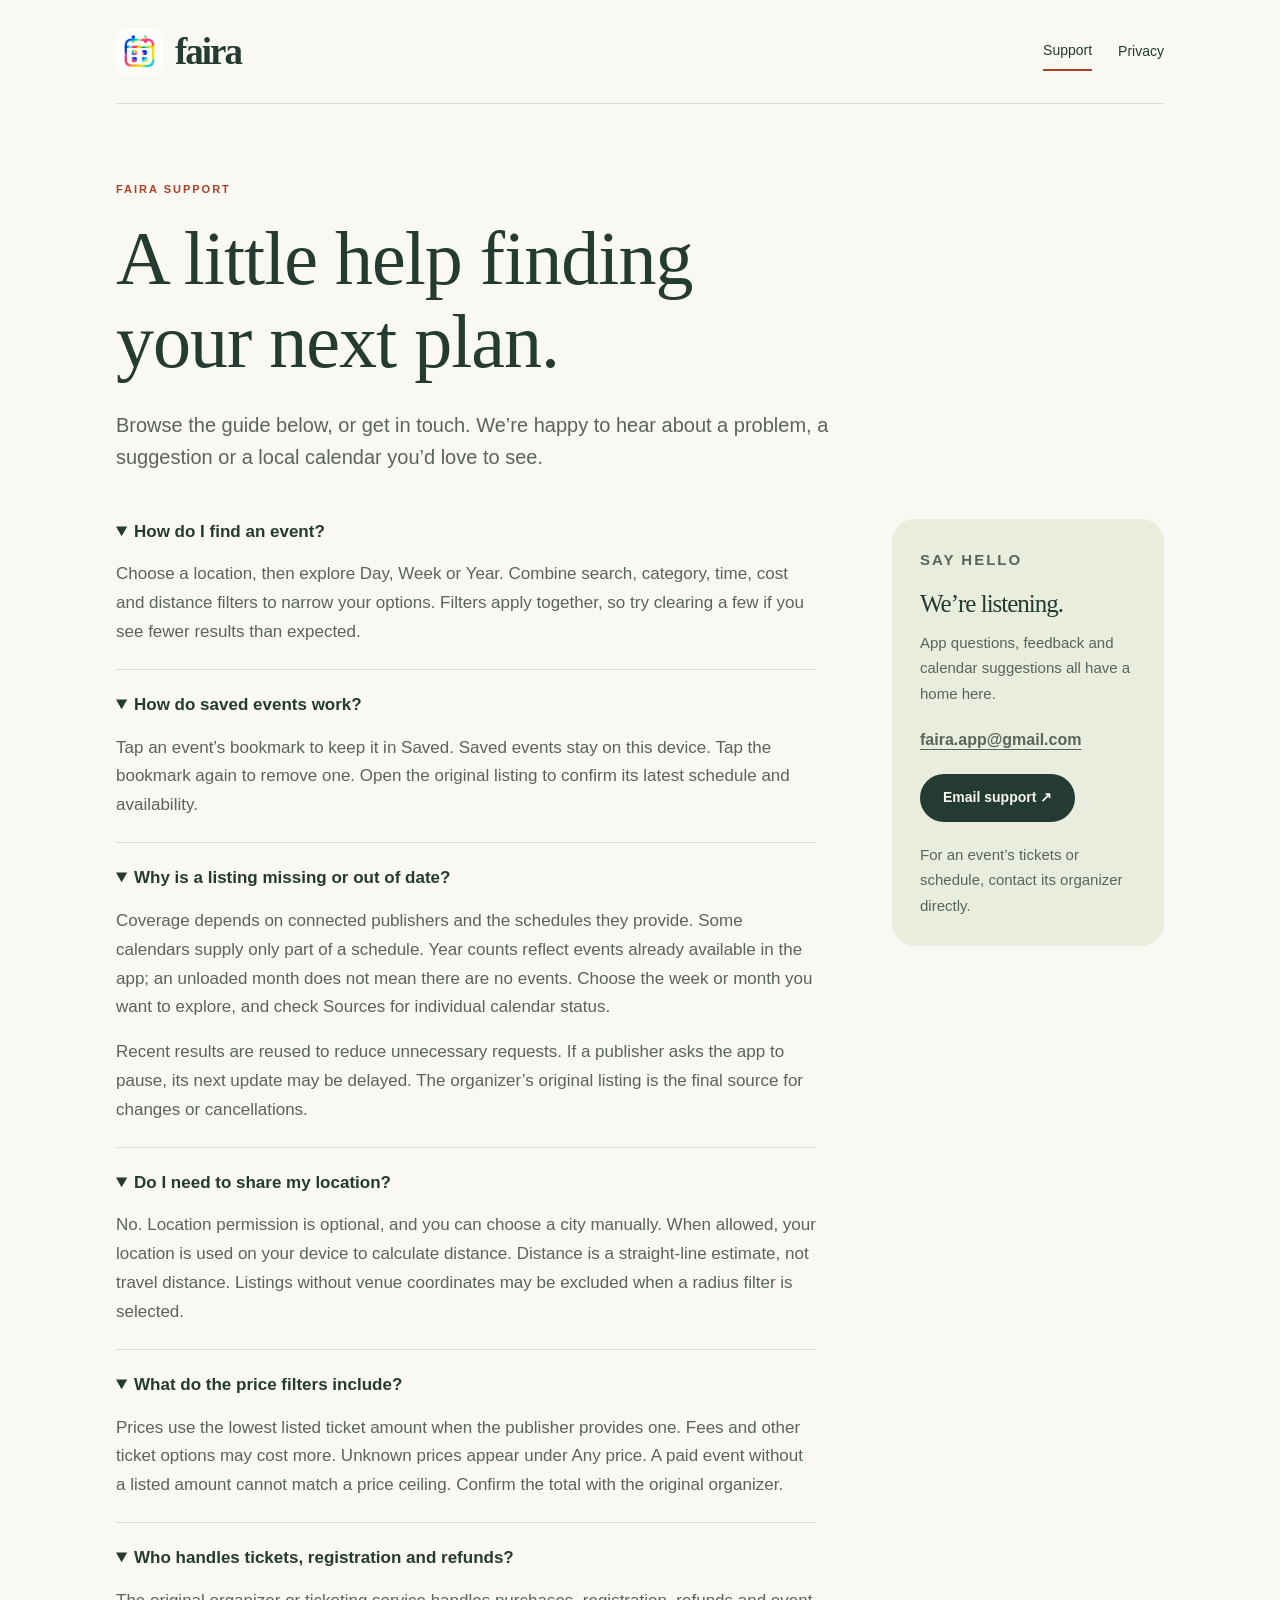
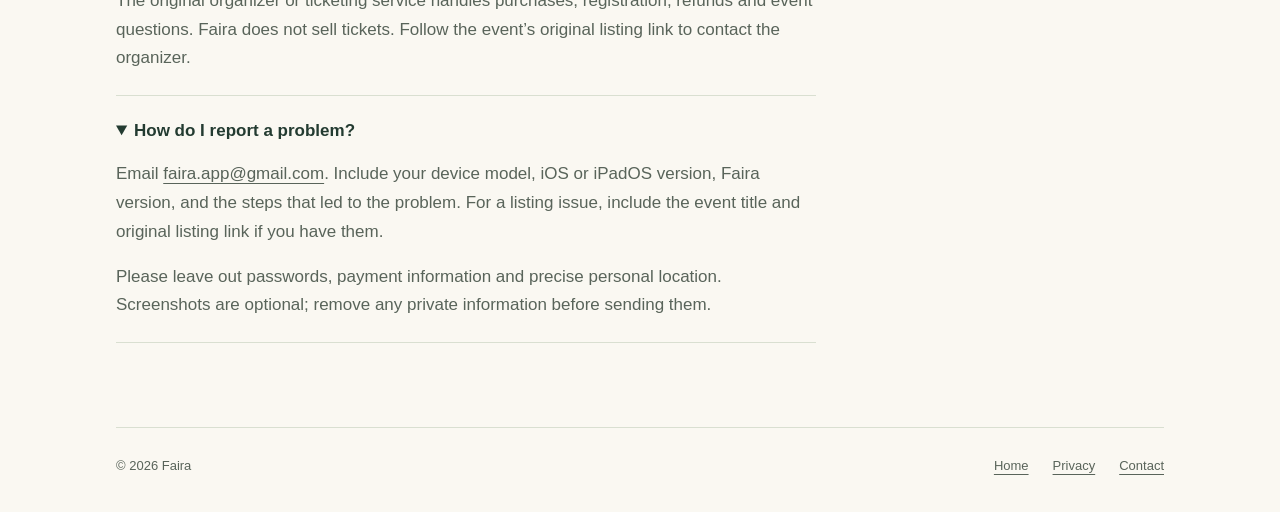
==== support.html @ dfd1be6d "Publish Faira support and privacy website" ====
<!doctype html>
<html lang="en"><head><meta charset="utf-8"><meta name="viewport" content="width=device-width,initial-scale=1"><meta name="description" content="Get help with Faira: finding events, filters, saved plans, location, and calendar listings. Contact faira.app@gmail.com."><meta name="theme-color" content="#faf8f2"><title>Support — Faira</title><link rel="icon" href="icon.png"><link rel="stylesheet" href="styles.css"></head>
<body><a class="skip" href="#main">Skip to content</a><div class="wrap"><header class="header"><a class="brand" href="index.html" aria-label="Faira home"><img src="icon.png" alt="" width="47" height="47">faira</a><nav class="nav" aria-label="Main navigation"><a href="support.html" aria-current="page">Support</a><a href="privacy.html">Privacy</a></nav></header>
<main id="main"><p class="eyebrow">Faira support</p><h1>A little help finding<br>your next plan.</h1><p class="lead">Browse the guide below, or get in touch. We’re happy to hear about a problem, a suggestion or a local calendar you’d love to see.</p><div class="layout"><article class="article" aria-label="Support guide">
<details open><summary>How do I find an event?</summary><p>Choose a location, then explore Day, Week or Year. Combine search, category, time, cost and distance filters to narrow your options. Filters apply together, so try clearing a few if you see fewer results than expected.</p></details>
<details open><summary>How do saved events work?</summary><p>Tap an event’s bookmark to keep it in Saved. Saved events stay on this device. Tap the bookmark again to remove one. Open the original listing to confirm its latest schedule and availability.</p></details>
<details open><summary>Why is a listing missing or out of date?</summary><p>Coverage depends on connected publishers and the schedules they provide. Some calendars supply only part of a schedule. Year counts reflect events already available in the app; an unloaded month does not mean there are no events. Choose the week or month you want to explore, and check Sources for individual calendar status.</p><p>Recent results are reused to reduce unnecessary requests. If a publisher asks the app to pause, its next update may be delayed. The organizer’s original listing is the final source for changes or cancellations.</p></details>
<details open><summary>Do I need to share my location?</summary><p>No. Location permission is optional, and you can choose a city manually. When allowed, your location is used on your device to calculate distance. Distance is a straight-line estimate, not travel distance. Listings without venue coordinates may be excluded when a radius filter is selected.</p></details>
<details open><summary>What do the price filters include?</summary><p>Prices use the lowest listed ticket amount when the publisher provides one. Fees and other ticket options may cost more. Unknown prices appear under Any price. A paid event without a listed amount cannot match a price ceiling. Confirm the total with the original organizer.</p></details>
<details open><summary>Who handles tickets, registration and refunds?</summary><p>The original organizer or ticketing service handles purchases, registration, refunds and event questions. Faira does not sell tickets. Follow the event’s original listing link to contact the organizer.</p></details>
<details open><summary>How do I report a problem?</summary><p>Email <a href="mailto:faira.app@gmail.com">faira.app@gmail.com</a>. Include your device model, iOS or iPadOS version, Faira version, and the steps that led to the problem. For a listing issue, include the event title and original listing link if you have them.</p><p>Please leave out passwords, payment information and precise personal location. Screenshots are optional; remove any private information before sending them.</p></details>
</article><aside class="aside"><p class="eyebrow">Say hello</p><h3>We’re listening.</h3><p>App questions, feedback and calendar suggestions all have a home here.</p><p><a class="email" href="mailto:faira.app@gmail.com">faira.app@gmail.com</a></p><a class="button" href="mailto:faira.app@gmail.com?subject=Faira%20support">Email support ↗</a><p class="small" style="margin-top:20px;margin-bottom:0">For an event’s tickets or schedule, contact its organizer directly.</p></aside></div></main>
<footer class="footer"><span>© 2026 Faira</span><div><a href="index.html">Home</a><a href="privacy.html">Privacy</a><a href="mailto:faira.app@gmail.com">Contact</a></div></footer></div></body></html>
---- styles.css ----
:root{--paper:#faf8f2;--ink:#233b31;--muted:#59645a;--line:#d9dfd1;--sage:#e8edde;--orange:#ad3f25}*{box-sizing:border-box}html{scroll-behavior:smooth}body{margin:0;background:var(--paper);color:var(--ink);font:17px/1.7 -apple-system,BlinkMacSystemFont,"Segoe UI",sans-serif}a{color:inherit;text-underline-offset:4px}a:hover{color:var(--orange)}a:focus-visible,summary:focus-visible{outline:3px solid var(--orange);outline-offset:5px}.skip{position:absolute;left:18px;top:-100px;padding:10px;background:white;z-index:9}.skip:focus{top:12px}.wrap{max-width:1120px;margin:auto;padding:0 36px}.header{display:flex;align-items:center;justify-content:space-between;gap:24px;padding:28px 0;border-bottom:1px solid var(--line)}.brand{display:inline-flex;align-items:center;gap:12px;text-decoration:none;font:700 37px/1 Georgia,serif;letter-spacing:-2px}.brand img{width:47px;height:47px;border-radius:12px}.nav{display:flex;gap:26px;align-items:center;font-size:14px}.nav a{text-decoration:none;padding:7px 0}.nav a[aria-current=page]{border-bottom:2px solid var(--orange)}main{padding:76px 0 84px}.eyebrow{text-transform:uppercase;letter-spacing:2px;font-size:11px;font-weight:650;color:var(--orange);margin:0 0 18px}h1,h2,h3{font-family:Georgia,"Times New Roman",serif;font-weight:400;line-height:1.1;letter-spacing:-1px}h1{font-size:clamp(46px,6vw,76px);max-width:850px;margin:0 0 25px}h2{font-size:31px;margin:38px 0 15px}h3{font-size:25px;margin:0 0 12px}p{margin:0 0 20px}.lead{font-size:20px;line-height:1.6;color:var(--muted);max-width:720px}.date{font-size:13px;color:var(--muted);margin-top:0}.layout{display:grid;grid-template-columns:minmax(0,700px) minmax(230px,1fr);gap:76px;align-items:start;margin-top:46px}.article>section{padding-bottom:10px}.article>section:first-child h2{margin-top:0}.article p,.article li{color:var(--muted)}.article ul{padding-left:21px}.article li{margin:9px 0}.aside{background:var(--sage);border-radius:23px;padding:28px;position:sticky;top:30px}.aside p{font-size:15px;color:var(--muted)}.email{font-size:16px;overflow-wrap:anywhere;font-weight:600}.button{display:inline-flex;align-items:center;justify-content:center;min-height:48px;padding:12px 23px;background:var(--ink);color:var(--paper);border-radius:28px;text-decoration:none;font-size:14px;font-weight:600}.button:hover{background:#345545;color:white}.button.secondary{background:transparent;border:1px solid var(--line);color:var(--ink)}.actions{display:flex;flex-wrap:wrap;gap:12px;margin-top:30px}.hero{display:grid;grid-template-columns:1.6fr 1fr;gap:70px;align-items:center;min-height:420px}.icon-panel{background:var(--sage);border-radius:110px 110px 35px 35px;padding:58px 35px;display:grid;place-items:center}.icon-panel img{display:block;width:min(100%,240px);border-radius:47px;box-shadow:0 18px 55px #233b3110}.note{font-size:13px;color:var(--muted);margin-top:24px}.links-row{display:grid;grid-template-columns:1fr 1fr;gap:45px;margin-top:80px;padding-top:38px;border-top:1px solid var(--line)}.links-row p{color:var(--muted);font-size:16px}.footer{border-top:1px solid var(--line);padding:27px 0 35px;font-size:13px;color:var(--muted);display:flex;justify-content:space-between;gap:20px;flex-wrap:wrap}.footer div{display:flex;gap:24px}.plain-list{list-style:none;padding:0;margin:0}.plain-list li{margin:10px 0;font-size:14px}.plain-list a{text-decoration:none}.small{font-size:13px}details{border-bottom:1px solid var(--line);padding:22px 0}details:first-of-type{padding-top:0}summary{cursor:pointer;font-weight:600;line-height:1.5}details p{margin:16px 0 0}section[id]{scroll-margin-top:30px}@media(max-width:760px){.wrap{padding:0 22px}.header{padding:22px 0;gap:15px}.brand{font-size:32px}.brand img{width:40px;height:40px}.nav{gap:18px;font-size:13px}main{padding:48px 0 60px}h1{font-size:48px;letter-spacing:-1.7px}.lead{font-size:18px}.layout{grid-template-columns:1fr;gap:34px;margin-top:32px}.aside{position:static;order:-1;padding:24px}.hero{grid-template-columns:1fr;gap:38px;min-height:0}.icon-panel{border-radius:75px 75px 25px 25px;padding:38px;max-width:280px;justify-self:center}.icon-panel img{width:155px;border-radius:32px}.links-row{grid-template-columns:1fr;gap:30px;margin-top:48px}.footer{font-size:12px}.footer div{gap:18px}h2{font-size:28px}}@media(prefers-reduced-motion:reduce){html{scroll-behavior:auto}}
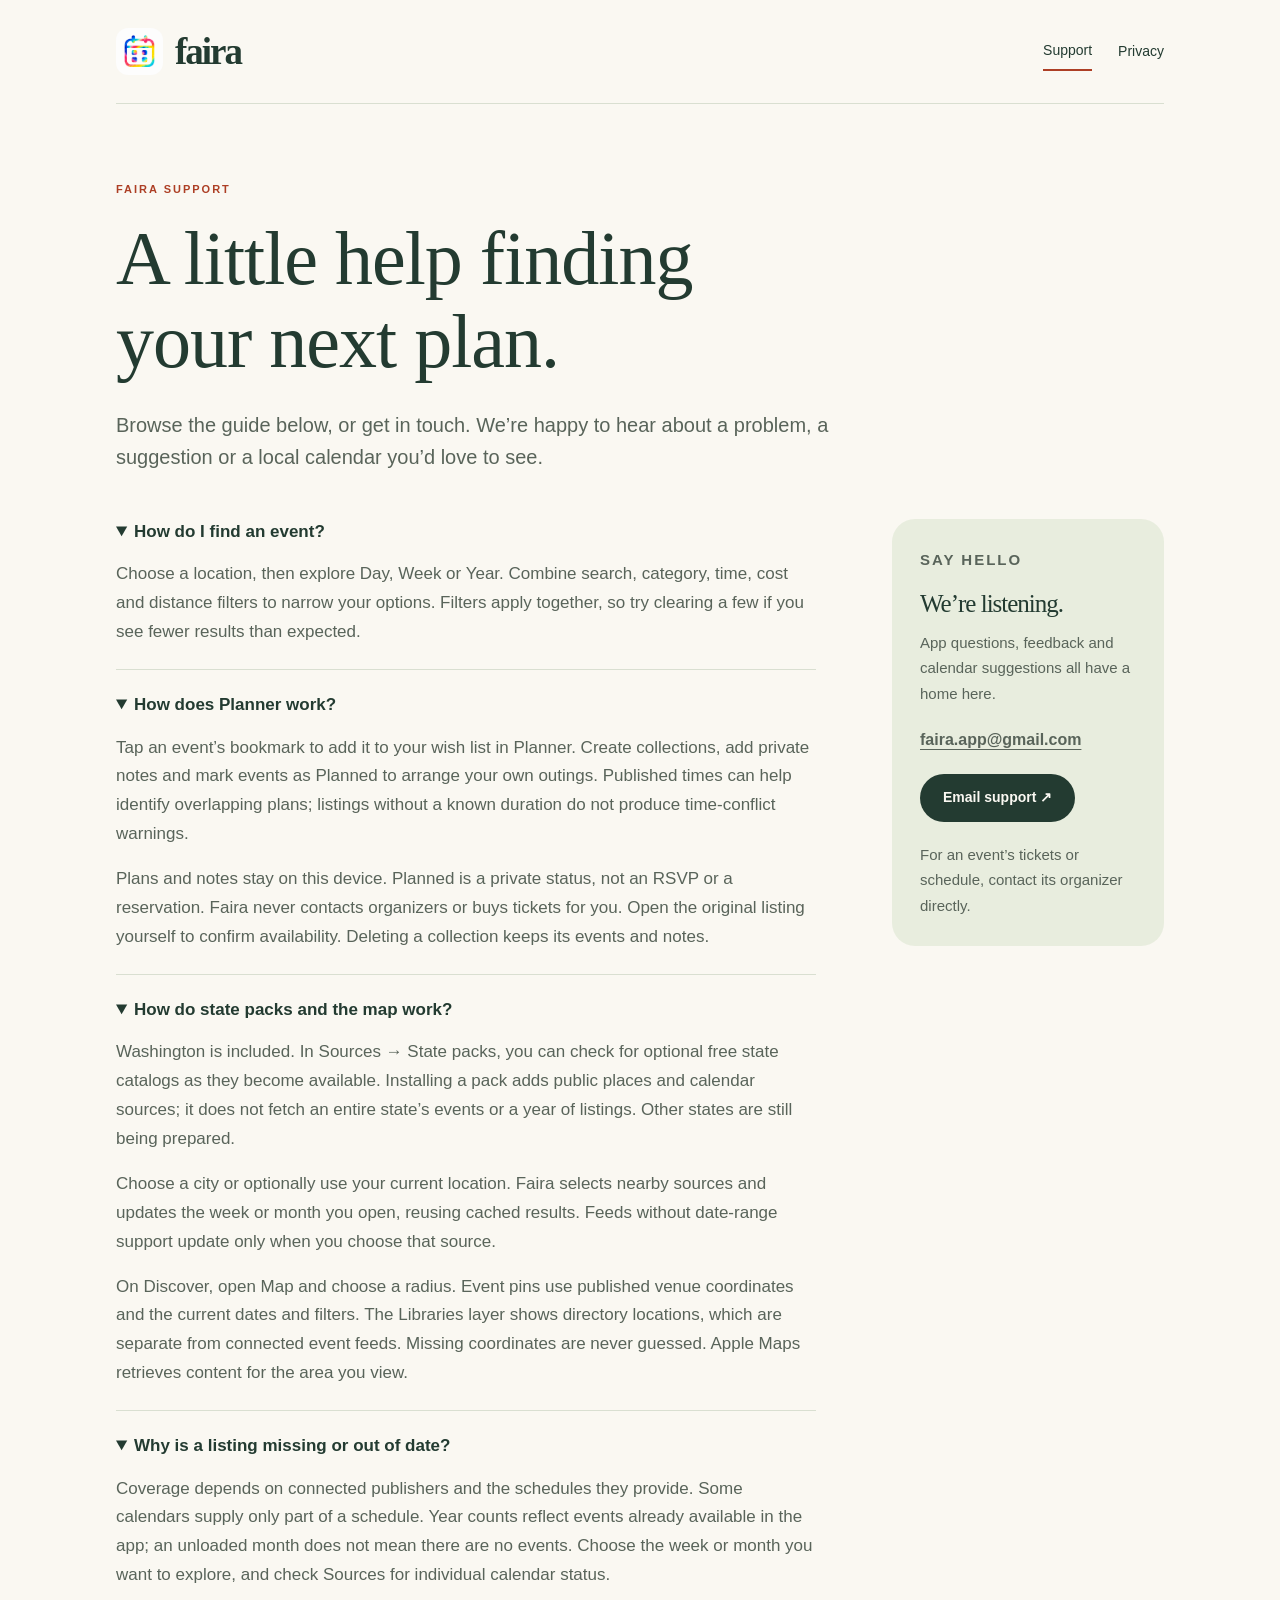
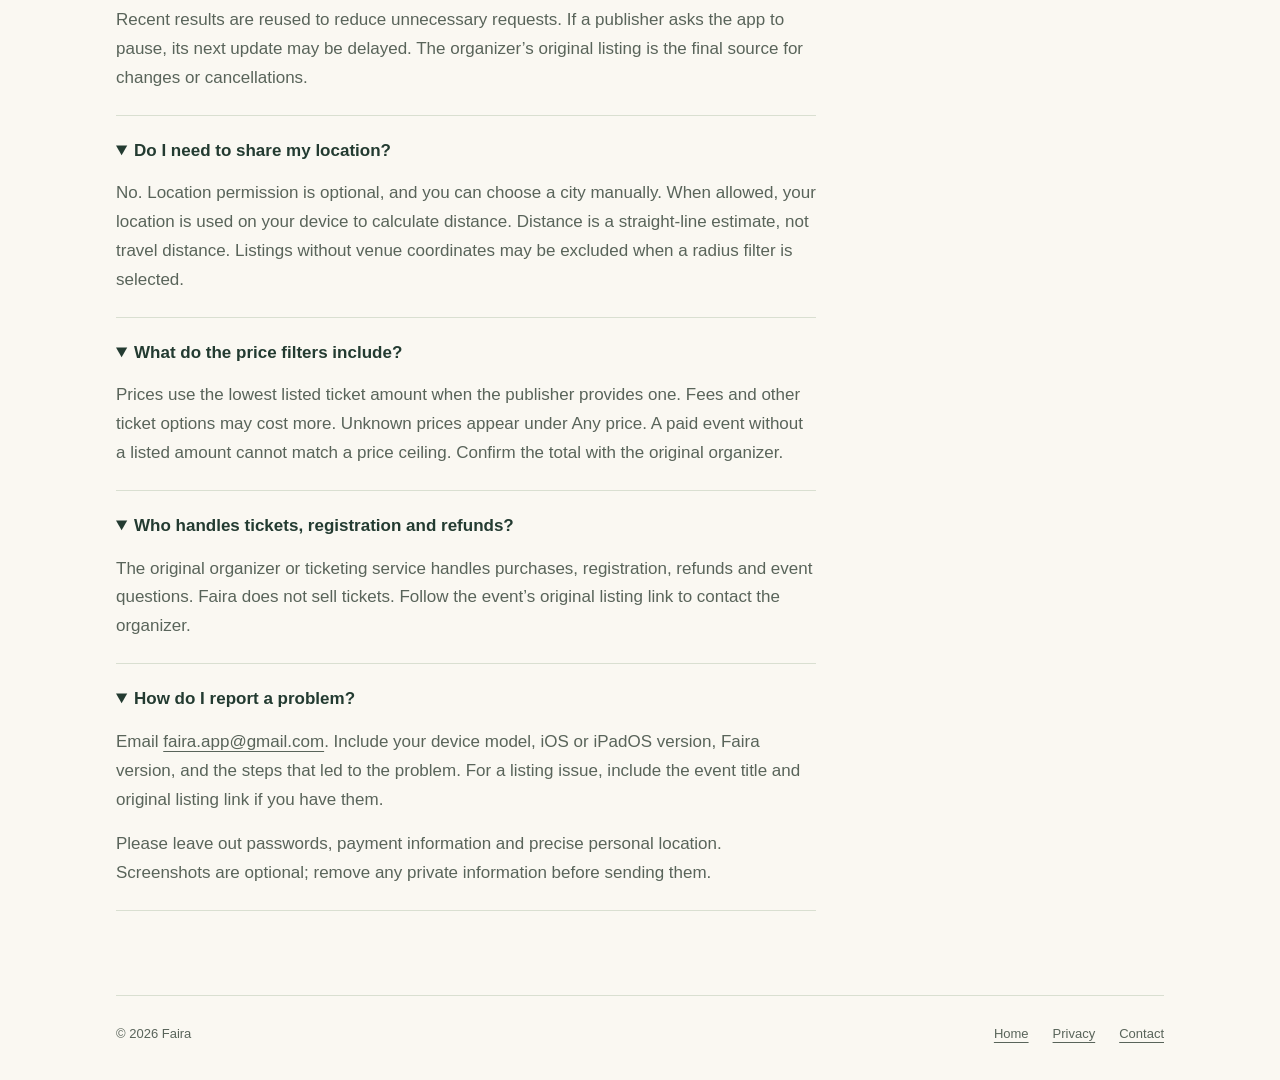
==== commit 87aedf80: "Document private Planner, nearby maps and state packs" ====
--- a/support.html
+++ b/support.html
@@ -3,7 +3,8 @@
 <body><a class="skip" href="#main">Skip to content</a><div class="wrap"><header class="header"><a class="brand" href="index.html" aria-label="Faira home"><img src="icon.png" alt="" width="47" height="47">faira</a><nav class="nav" aria-label="Main navigation"><a href="support.html" aria-current="page">Support</a><a href="privacy.html">Privacy</a></nav></header>
 <main id="main"><p class="eyebrow">Faira support</p><h1>A little help finding<br>your next plan.</h1><p class="lead">Browse the guide below, or get in touch. We’re happy to hear about a problem, a suggestion or a local calendar you’d love to see.</p><div class="layout"><article class="article" aria-label="Support guide">
 <details open><summary>How do I find an event?</summary><p>Choose a location, then explore Day, Week or Year. Combine search, category, time, cost and distance filters to narrow your options. Filters apply together, so try clearing a few if you see fewer results than expected.</p></details>
-<details open><summary>How do saved events work?</summary><p>Tap an event’s bookmark to keep it in Saved. Saved events stay on this device. Tap the bookmark again to remove one. Open the original listing to confirm its latest schedule and availability.</p></details>
+<details open><summary>How does Planner work?</summary><p>Tap an event’s bookmark to add it to your wish list in Planner. Create collections, add private notes and mark events as Planned to arrange your own outings. Published times can help identify overlapping plans; listings without a known duration do not produce time-conflict warnings.</p><p>Plans and notes stay on this device. Planned is a private status, not an RSVP or a reservation. Faira never contacts organizers or buys tickets for you. Open the original listing yourself to confirm availability. Deleting a collection keeps its events and notes.</p></details>
+<details open><summary>How do state packs and the map work?</summary><p>Washington is included. In Sources → State packs, you can check for optional free state catalogs as they become available. Installing a pack adds public places and calendar sources; it does not fetch an entire state’s events or a year of listings. Other states are still being prepared.</p><p>Choose a city or optionally use your current location. Faira selects nearby sources and updates the week or month you open, reusing cached results. Feeds without date-range support update only when you choose that source.</p><p>On Discover, open Map and choose a radius. Event pins use published venue coordinates and the current dates and filters. The Libraries layer shows directory locations, which are separate from connected event feeds. Missing coordinates are never guessed. Apple Maps retrieves content for the area you view.</p></details>
 <details open><summary>Why is a listing missing or out of date?</summary><p>Coverage depends on connected publishers and the schedules they provide. Some calendars supply only part of a schedule. Year counts reflect events already available in the app; an unloaded month does not mean there are no events. Choose the week or month you want to explore, and check Sources for individual calendar status.</p><p>Recent results are reused to reduce unnecessary requests. If a publisher asks the app to pause, its next update may be delayed. The organizer’s original listing is the final source for changes or cancellations.</p></details>
 <details open><summary>Do I need to share my location?</summary><p>No. Location permission is optional, and you can choose a city manually. When allowed, your location is used on your device to calculate distance. Distance is a straight-line estimate, not travel distance. Listings without venue coordinates may be excluded when a radius filter is selected.</p></details>
 <details open><summary>What do the price filters include?</summary><p>Prices use the lowest listed ticket amount when the publisher provides one. Fees and other ticket options may cost more. Unknown prices appear under Any price. A paid event without a listed amount cannot match a price ceiling. Confirm the total with the original organizer.</p></details>
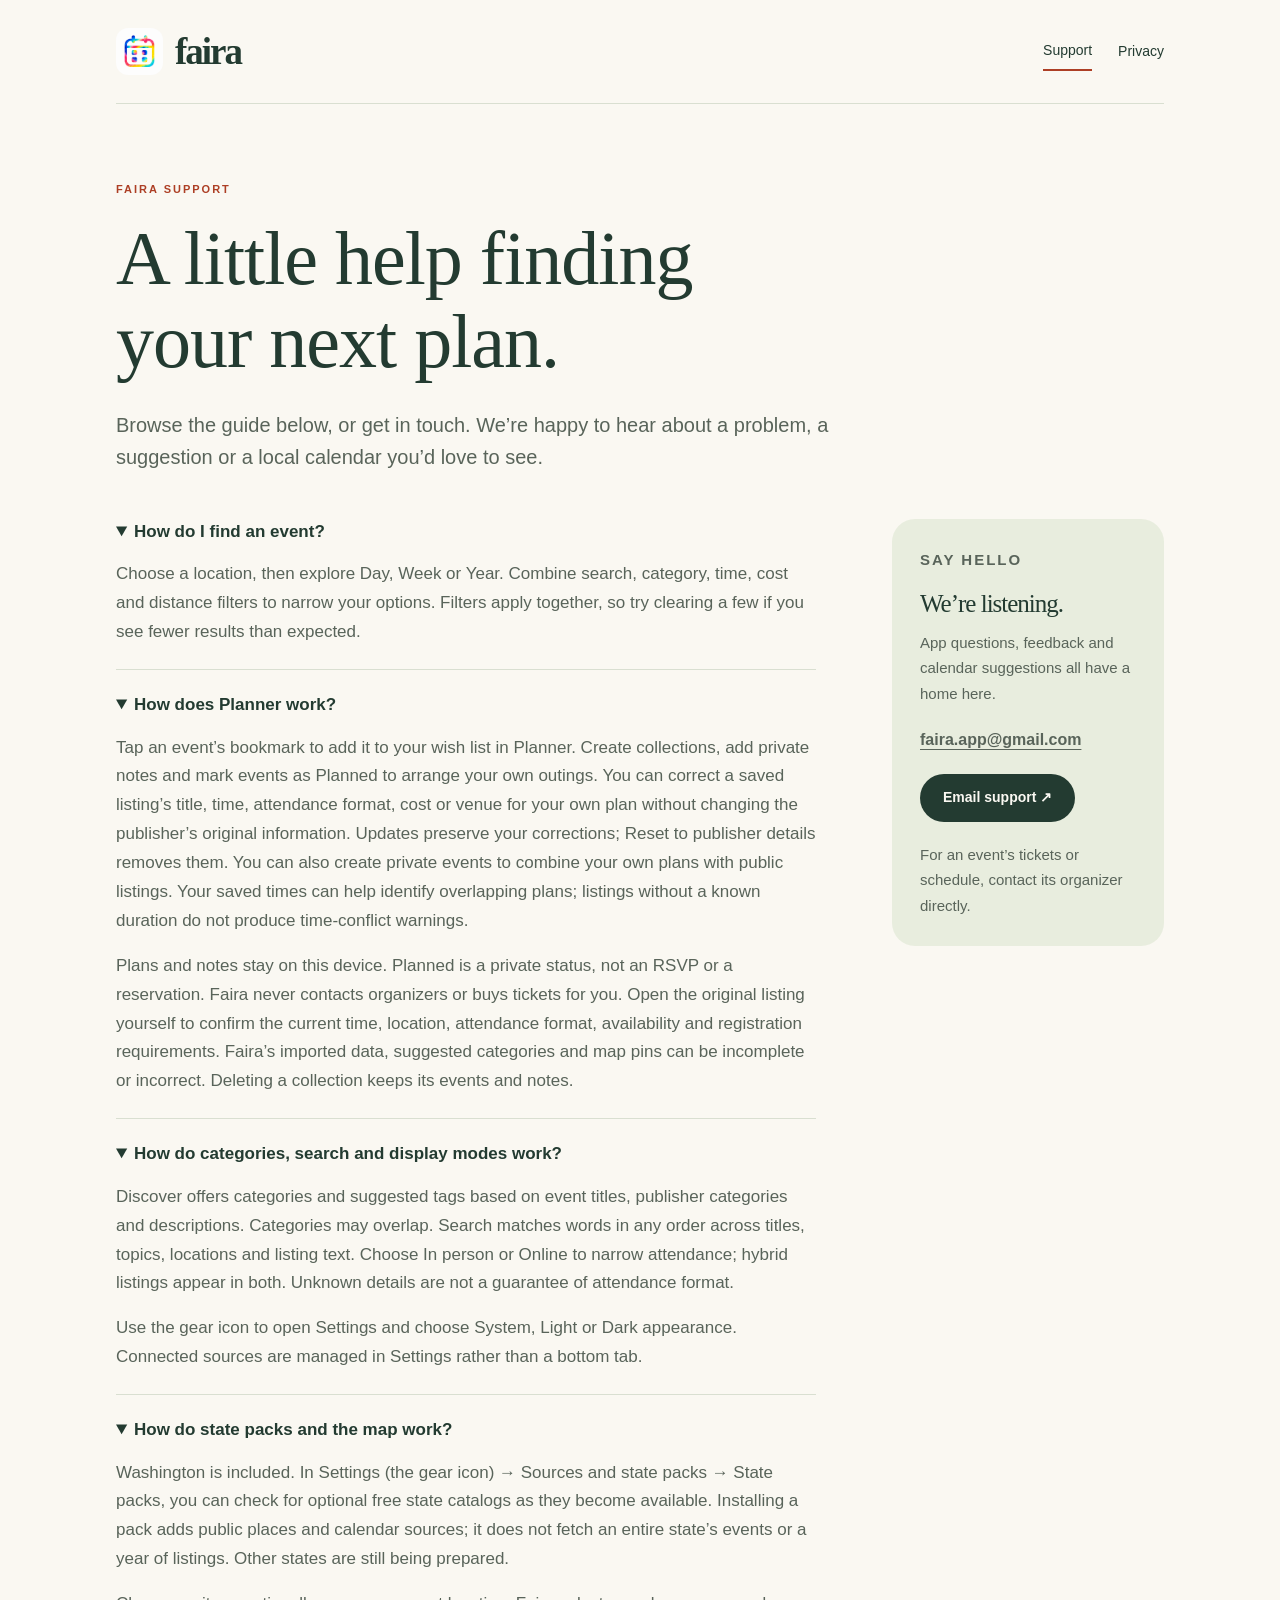
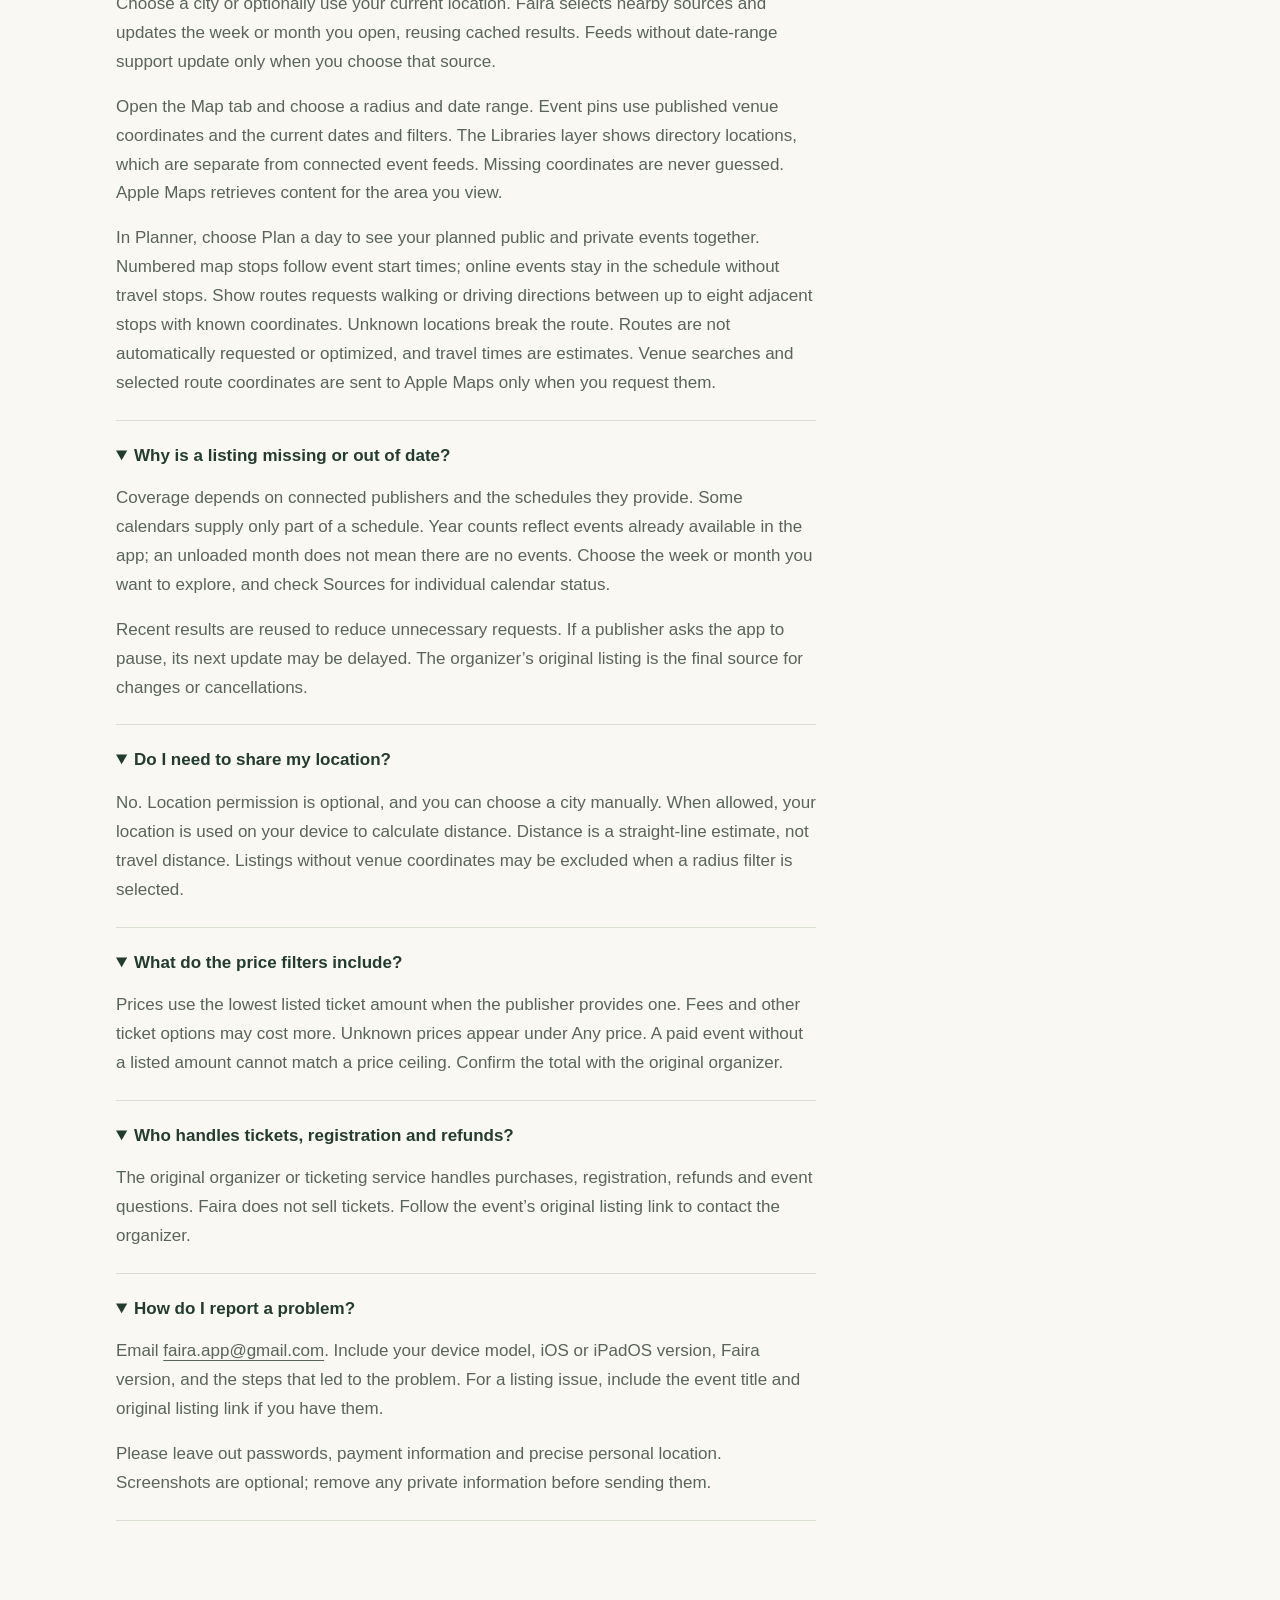
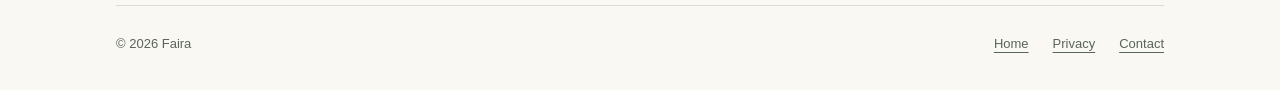
==== commit 8a757df3: "Document private events, saved corrections and optional Maps routes" ====
--- a/support.html
+++ b/support.html
@@ -3,8 +3,9 @@
 <body><a class="skip" href="#main">Skip to content</a><div class="wrap"><header class="header"><a class="brand" href="index.html" aria-label="Faira home"><img src="icon.png" alt="" width="47" height="47">faira</a><nav class="nav" aria-label="Main navigation"><a href="support.html" aria-current="page">Support</a><a href="privacy.html">Privacy</a></nav></header>
 <main id="main"><p class="eyebrow">Faira support</p><h1>A little help finding<br>your next plan.</h1><p class="lead">Browse the guide below, or get in touch. We’re happy to hear about a problem, a suggestion or a local calendar you’d love to see.</p><div class="layout"><article class="article" aria-label="Support guide">
 <details open><summary>How do I find an event?</summary><p>Choose a location, then explore Day, Week or Year. Combine search, category, time, cost and distance filters to narrow your options. Filters apply together, so try clearing a few if you see fewer results than expected.</p></details>
-<details open><summary>How does Planner work?</summary><p>Tap an event’s bookmark to add it to your wish list in Planner. Create collections, add private notes and mark events as Planned to arrange your own outings. Published times can help identify overlapping plans; listings without a known duration do not produce time-conflict warnings.</p><p>Plans and notes stay on this device. Planned is a private status, not an RSVP or a reservation. Faira never contacts organizers or buys tickets for you. Open the original listing yourself to confirm availability. Deleting a collection keeps its events and notes.</p></details>
-<details open><summary>How do state packs and the map work?</summary><p>Washington is included. In Sources → State packs, you can check for optional free state catalogs as they become available. Installing a pack adds public places and calendar sources; it does not fetch an entire state’s events or a year of listings. Other states are still being prepared.</p><p>Choose a city or optionally use your current location. Faira selects nearby sources and updates the week or month you open, reusing cached results. Feeds without date-range support update only when you choose that source.</p><p>On Discover, open Map and choose a radius. Event pins use published venue coordinates and the current dates and filters. The Libraries layer shows directory locations, which are separate from connected event feeds. Missing coordinates are never guessed. Apple Maps retrieves content for the area you view.</p></details>
+<details open><summary>How does Planner work?</summary><p>Tap an event’s bookmark to add it to your wish list in Planner. Create collections, add private notes and mark events as Planned to arrange your own outings. You can correct a saved listing’s title, time, attendance format, cost or venue for your own plan without changing the publisher’s original information. Updates preserve your corrections; Reset to publisher details removes them. You can also create private events to combine your own plans with public listings. Your saved times can help identify overlapping plans; listings without a known duration do not produce time-conflict warnings.</p><p>Plans and notes stay on this device. Planned is a private status, not an RSVP or a reservation. Faira never contacts organizers or buys tickets for you. Open the original listing yourself to confirm the current time, location, attendance format, availability and registration requirements. Faira’s imported data, suggested categories and map pins can be incomplete or incorrect. Deleting a collection keeps its events and notes.</p></details>
+<details open><summary>How do categories, search and display modes work?</summary><p>Discover offers categories and suggested tags based on event titles, publisher categories and descriptions. Categories may overlap. Search matches words in any order across titles, topics, locations and listing text. Choose In person or Online to narrow attendance; hybrid listings appear in both. Unknown details are not a guarantee of attendance format.</p><p>Use the gear icon to open Settings and choose System, Light or Dark appearance. Connected sources are managed in Settings rather than a bottom tab.</p></details>
+<details open><summary>How do state packs and the map work?</summary><p>Washington is included. In Settings (the gear icon) → Sources and state packs → State packs, you can check for optional free state catalogs as they become available. Installing a pack adds public places and calendar sources; it does not fetch an entire state’s events or a year of listings. Other states are still being prepared.</p><p>Choose a city or optionally use your current location. Faira selects nearby sources and updates the week or month you open, reusing cached results. Feeds without date-range support update only when you choose that source.</p><p>Open the Map tab and choose a radius and date range. Event pins use published venue coordinates and the current dates and filters. The Libraries layer shows directory locations, which are separate from connected event feeds. Missing coordinates are never guessed. Apple Maps retrieves content for the area you view.</p><p>In Planner, choose Plan a day to see your planned public and private events together. Numbered map stops follow event start times; online events stay in the schedule without travel stops. Show routes requests walking or driving directions between up to eight adjacent stops with known coordinates. Unknown locations break the route. Routes are not automatically requested or optimized, and travel times are estimates. Venue searches and selected route coordinates are sent to Apple Maps only when you request them.</p></details>
 <details open><summary>Why is a listing missing or out of date?</summary><p>Coverage depends on connected publishers and the schedules they provide. Some calendars supply only part of a schedule. Year counts reflect events already available in the app; an unloaded month does not mean there are no events. Choose the week or month you want to explore, and check Sources for individual calendar status.</p><p>Recent results are reused to reduce unnecessary requests. If a publisher asks the app to pause, its next update may be delayed. The organizer’s original listing is the final source for changes or cancellations.</p></details>
 <details open><summary>Do I need to share my location?</summary><p>No. Location permission is optional, and you can choose a city manually. When allowed, your location is used on your device to calculate distance. Distance is a straight-line estimate, not travel distance. Listings without venue coordinates may be excluded when a radius filter is selected.</p></details>
 <details open><summary>What do the price filters include?</summary><p>Prices use the lowest listed ticket amount when the publisher provides one. Fees and other ticket options may cost more. Unknown prices appear under Any price. A paid event without a listed amount cannot match a price ceiling. Confirm the total with the original organizer.</p></details>
